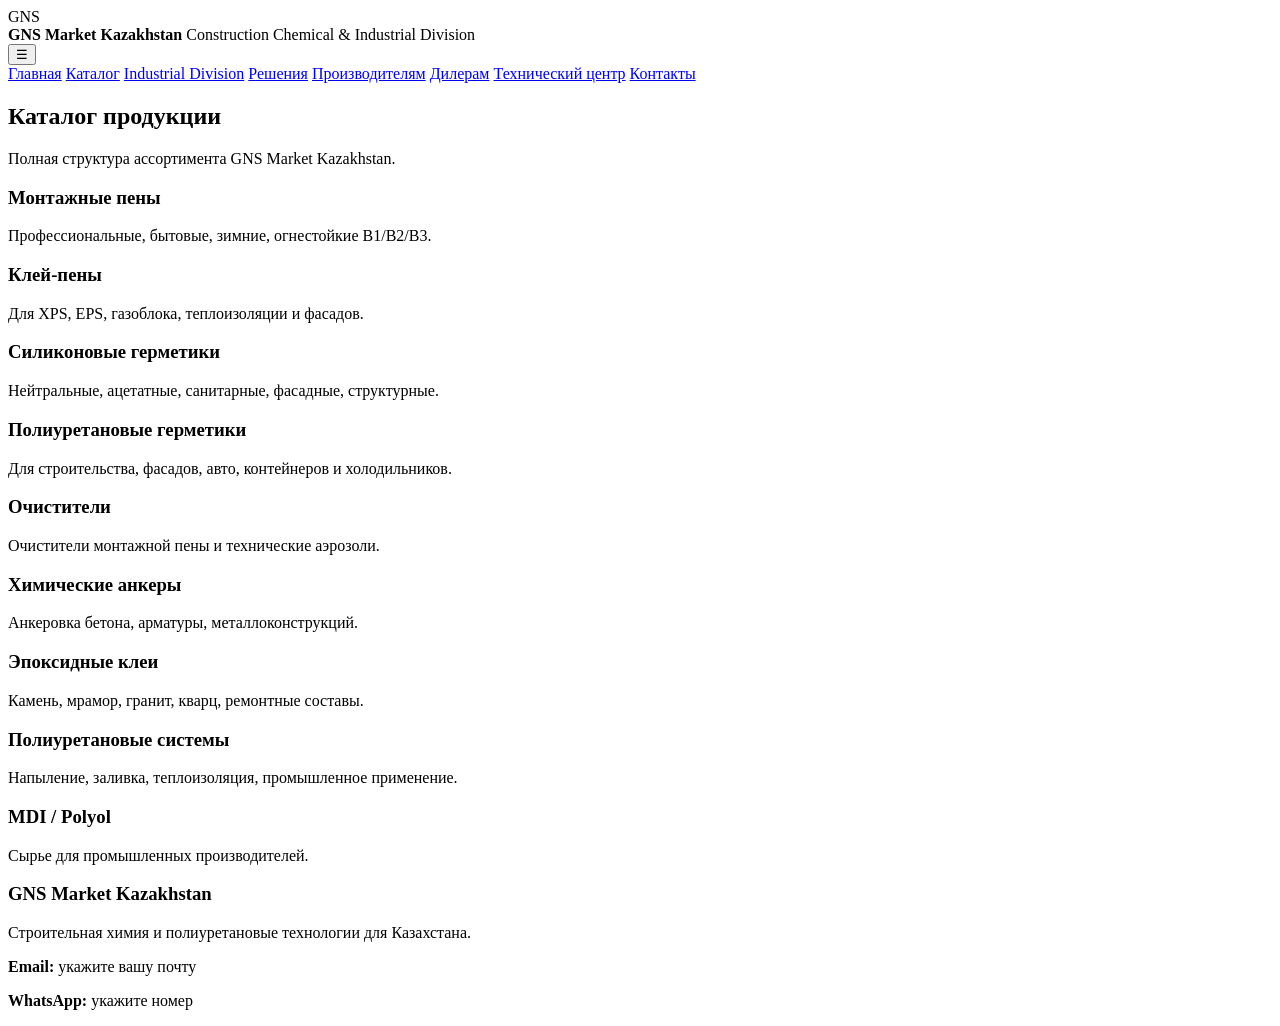
==== catalog.html @ f9c76f8f "Add files via upload" ====
<!DOCTYPE html>
<html lang="ru">
<head>
  <meta charset="UTF-8" />
  <meta name="viewport" content="width=device-width, initial-scale=1.0" />
  <title>Каталог продукции | GNS Market Kazakhstan</title>
  <meta name="description" content="GNS Market Kazakhstan — строительная химия, монтажные пены, герметики, клеи, ППУ-системы и промышленные решения для Казахстана." />
  <link rel="stylesheet" href="css/style.css" />
</head>
<body>
<header class="topbar">
  <div class="brand">
    <div class="logo">GNS</div>
    <div>
      <strong>GNS Market Kazakhstan</strong>
      <span>Construction Chemical & Industrial Division</span>
    </div>
  </div>
  <button class="menu-btn" onclick="toggleMenu()">☰</button>
  <nav id="nav">
<a href="index.html">Главная</a>
<a href="catalog.html">Каталог</a>
<a href="industrial.html">Industrial Division</a>
<a href="solutions.html">Решения</a>
<a href="manufacturers.html">Производителям</a>
<a href="dealers.html">Дилерам</a>
<a href="technical.html">Технический центр</a>
<a href="contacts.html">Контакты</a>
</nav>
</header>

<section class="page-head"><h1>Каталог продукции</h1><p>Полная структура ассортимента GNS Market Kazakhstan.</p></section>
<section class="section"><div class="grid">
  <div class="card"><h3>Монтажные пены</h3><p>Профессиональные, бытовые, зимние, огнестойкие B1/B2/B3.</p></div>
  <div class="card"><h3>Клей-пены</h3><p>Для XPS, EPS, газоблока, теплоизоляции и фасадов.</p></div>
  <div class="card"><h3>Силиконовые герметики</h3><p>Нейтральные, ацетатные, санитарные, фасадные, структурные.</p></div>
  <div class="card"><h3>Полиуретановые герметики</h3><p>Для строительства, фасадов, авто, контейнеров и холодильников.</p></div>
  <div class="card"><h3>Очистители</h3><p>Очистители монтажной пены и технические аэрозоли.</p></div>
  <div class="card"><h3>Химические анкеры</h3><p>Анкеровка бетона, арматуры, металлоконструкций.</p></div>
  <div class="card"><h3>Эпоксидные клеи</h3><p>Камень, мрамор, гранит, кварц, ремонтные составы.</p></div>
  <div class="card"><h3>Полиуретановые системы</h3><p>Напыление, заливка, теплоизоляция, промышленное применение.</p></div>
  <div class="card"><h3>MDI / Polyol</h3><p>Сырье для промышленных производителей.</p></div>
</div></section>

<footer class="footer">
  <div>
    <h3>GNS Market Kazakhstan</h3>
    <p>Строительная химия и полиуретановые технологии для Казахстана.</p>
  </div>
  <div>
    <p><b>Email:</b> укажите вашу почту</p>
    <p><b>WhatsApp:</b> укажите номер</p>
  </div>
</footer>
<script src="js/main.js"></script>
</body>
</html>
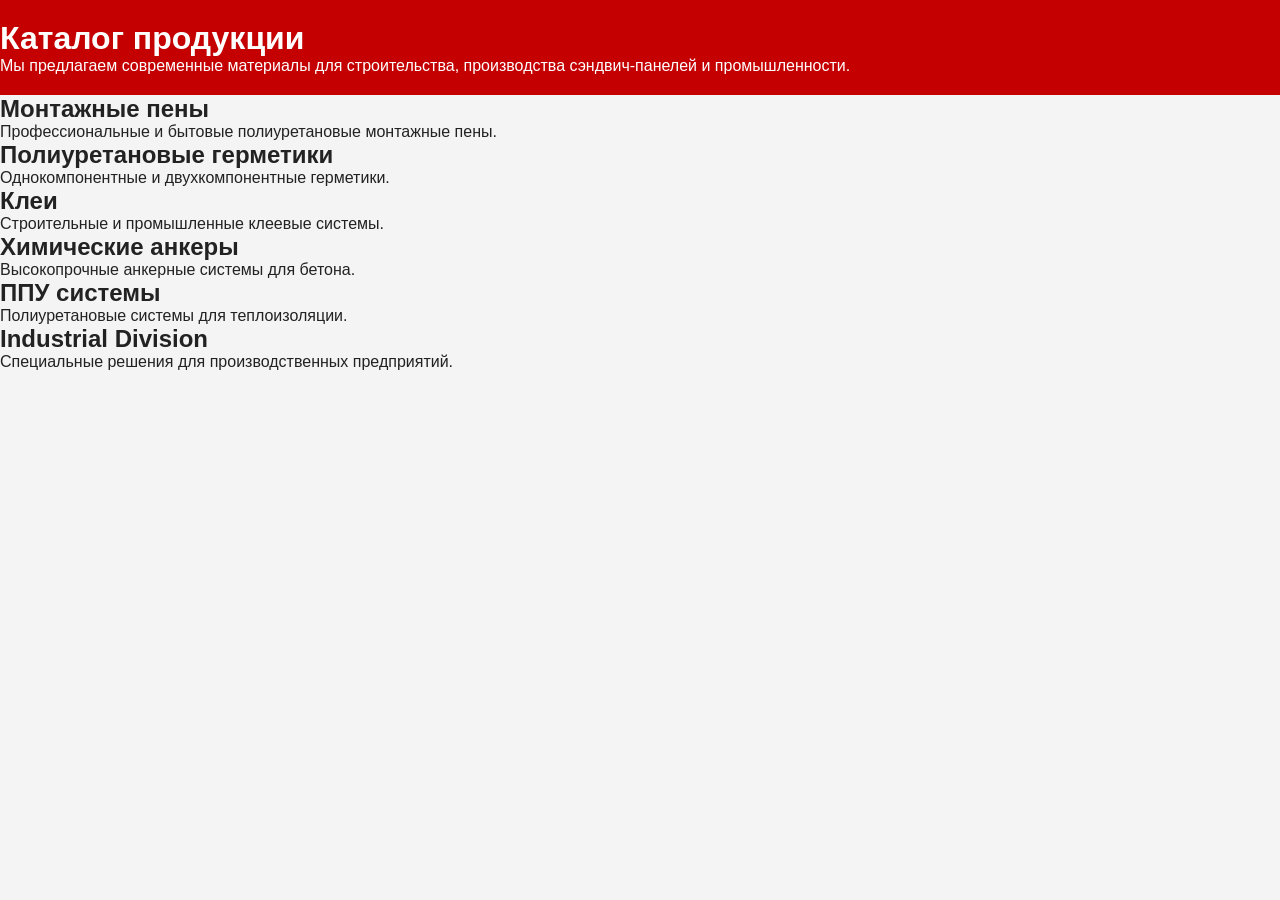
==== commit 262e5444: "Update catalog.html" ====
--- a/catalog.html
+++ b/catalog.html
@@ -1,57 +1,76 @@
 <!DOCTYPE html>
 <html lang="ru">
 <head>
-  <meta charset="UTF-8" />
-  <meta name="viewport" content="width=device-width, initial-scale=1.0" />
-  <title>Каталог продукции | GNS Market Kazakhstan</title>
-  <meta name="description" content="GNS Market Kazakhstan — строительная химия, монтажные пены, герметики, клеи, ППУ-системы и промышленные решения для Казахстана." />
-  <link rel="stylesheet" href="css/style.css" />
+<meta charset="UTF-8">
+<meta name="viewport" content="width=device-width, initial-scale=1.0">
+
+<title>Каталог продукции | GNS Market Kazakhstan</title>
+
+<meta name="description"
+content="Каталог строительной химии GNS Market Kazakhstan: монтажные пены, герметики, клеи, полиуретановые системы, химические анкеры и промышленная химия.">
+
+<link rel="stylesheet" href="css/style.css">
+
 </head>
+
 <body>
-<header class="topbar">
-  <div class="brand">
-    <div class="logo">GNS</div>
-    <div>
-      <strong>GNS Market Kazakhstan</strong>
-      <span>Construction Chemical & Industrial Division</span>
-    </div>
-  </div>
-  <button class="menu-btn" onclick="toggleMenu()">☰</button>
-  <nav id="nav">
-<a href="index.html">Главная</a>
-<a href="catalog.html">Каталог</a>
-<a href="industrial.html">Industrial Division</a>
-<a href="solutions.html">Решения</a>
-<a href="manufacturers.html">Производителям</a>
-<a href="dealers.html">Дилерам</a>
-<a href="technical.html">Технический центр</a>
-<a href="contacts.html">Контакты</a>
-</nav>
+
+<header class="page-header">
+
+<h1>Каталог продукции</h1>
+
+<p>
+Мы предлагаем современные материалы для строительства,
+производства сэндвич-панелей и промышленности.
+</p>
+
 </header>
 
-<section class="page-head"><h1>Каталог продукции</h1><p>Полная структура ассортимента GNS Market Kazakhstan.</p></section>
-<section class="section"><div class="grid">
-  <div class="card"><h3>Монтажные пены</h3><p>Профессиональные, бытовые, зимние, огнестойкие B1/B2/B3.</p></div>
-  <div class="card"><h3>Клей-пены</h3><p>Для XPS, EPS, газоблока, теплоизоляции и фасадов.</p></div>
-  <div class="card"><h3>Силиконовые герметики</h3><p>Нейтральные, ацетатные, санитарные, фасадные, структурные.</p></div>
-  <div class="card"><h3>Полиуретановые герметики</h3><p>Для строительства, фасадов, авто, контейнеров и холодильников.</p></div>
-  <div class="card"><h3>Очистители</h3><p>Очистители монтажной пены и технические аэрозоли.</p></div>
-  <div class="card"><h3>Химические анкеры</h3><p>Анкеровка бетона, арматуры, металлоконструкций.</p></div>
-  <div class="card"><h3>Эпоксидные клеи</h3><p>Камень, мрамор, гранит, кварц, ремонтные составы.</p></div>
-  <div class="card"><h3>Полиуретановые системы</h3><p>Напыление, заливка, теплоизоляция, промышленное применение.</p></div>
-  <div class="card"><h3>MDI / Polyol</h3><p>Сырье для промышленных производителей.</p></div>
-</div></section>
+<section class="catalog-grid">
 
-<footer class="footer">
-  <div>
-    <h3>GNS Market Kazakhstan</h3>
-    <p>Строительная химия и полиуретановые технологии для Казахстана.</p>
-  </div>
-  <div>
-    <p><b>Email:</b> укажите вашу почту</p>
-    <p><b>WhatsApp:</b> укажите номер</p>
-  </div>
-</footer>
-<script src="js/main.js"></script>
+<div class="card">
+<h2>Монтажные пены</h2>
+<p>
+Профессиональные и бытовые полиуретановые монтажные пены.
+</p>
+</div>
+
+<div class="card">
+<h2>Полиуретановые герметики</h2>
+<p>
+Однокомпонентные и двухкомпонентные герметики.
+</p>
+</div>
+
+<div class="card">
+<h2>Клеи</h2>
+<p>
+Строительные и промышленные клеевые системы.
+</p>
+</div>
+
+<div class="card">
+<h2>Химические анкеры</h2>
+<p>
+Высокопрочные анкерные системы для бетона.
+</p>
+</div>
+
+<div class="card">
+<h2>ППУ системы</h2>
+<p>
+Полиуретановые системы для теплоизоляции.
+</p>
+</div>
+
+<div class="card">
+<h2>Industrial Division</h2>
+<p>
+Специальные решения для производственных предприятий.
+</p>
+</div>
+
+</section>
+
 </body>
 </html>
--- a/css/style.css
+++ b/css/style.css
@@ -0,0 +1,79 @@
+/* ===========================
+   GNS MARKET KAZAKHSTAN
+   Version 1.0
+=========================== */
+
+*{
+    margin:0;
+    padding:0;
+    box-sizing:border-box;
+}
+
+body{
+    font-family:Arial,Helvetica,sans-serif;
+    background:#f4f4f4;
+    color:#222;
+}
+
+header{
+    background:#c40000;
+    color:white;
+    padding:20px 0;
+}
+
+.container{
+    width:90%;
+    max-width:1400px;
+    margin:auto;
+}
+
+.logo{
+    font-size:36px;
+    font-weight:bold;
+}
+
+nav{
+    margin-top:15px;
+}
+
+nav a{
+    color:white;
+    text-decoration:none;
+    margin-right:25px;
+    font-weight:bold;
+}
+
+nav a:hover{
+    color:#ffd400;
+}
+
+.hero{
+    background:#ffffff;
+    padding:80px 0;
+}
+
+.hero h1{
+    font-size:48px;
+    color:#c40000;
+    margin-bottom:20px;
+}
+
+.hero p{
+    font-size:22px;
+    line-height:1.6;
+}
+
+.btn{
+    display:inline-block;
+    margin-top:30px;
+    padding:16px 35px;
+    background:#c40000;
+    color:white;
+    text-decoration:none;
+    border-radius:6px;
+    font-weight:bold;
+}
+
+.btn:hover{
+    background:#8d0000;
+}
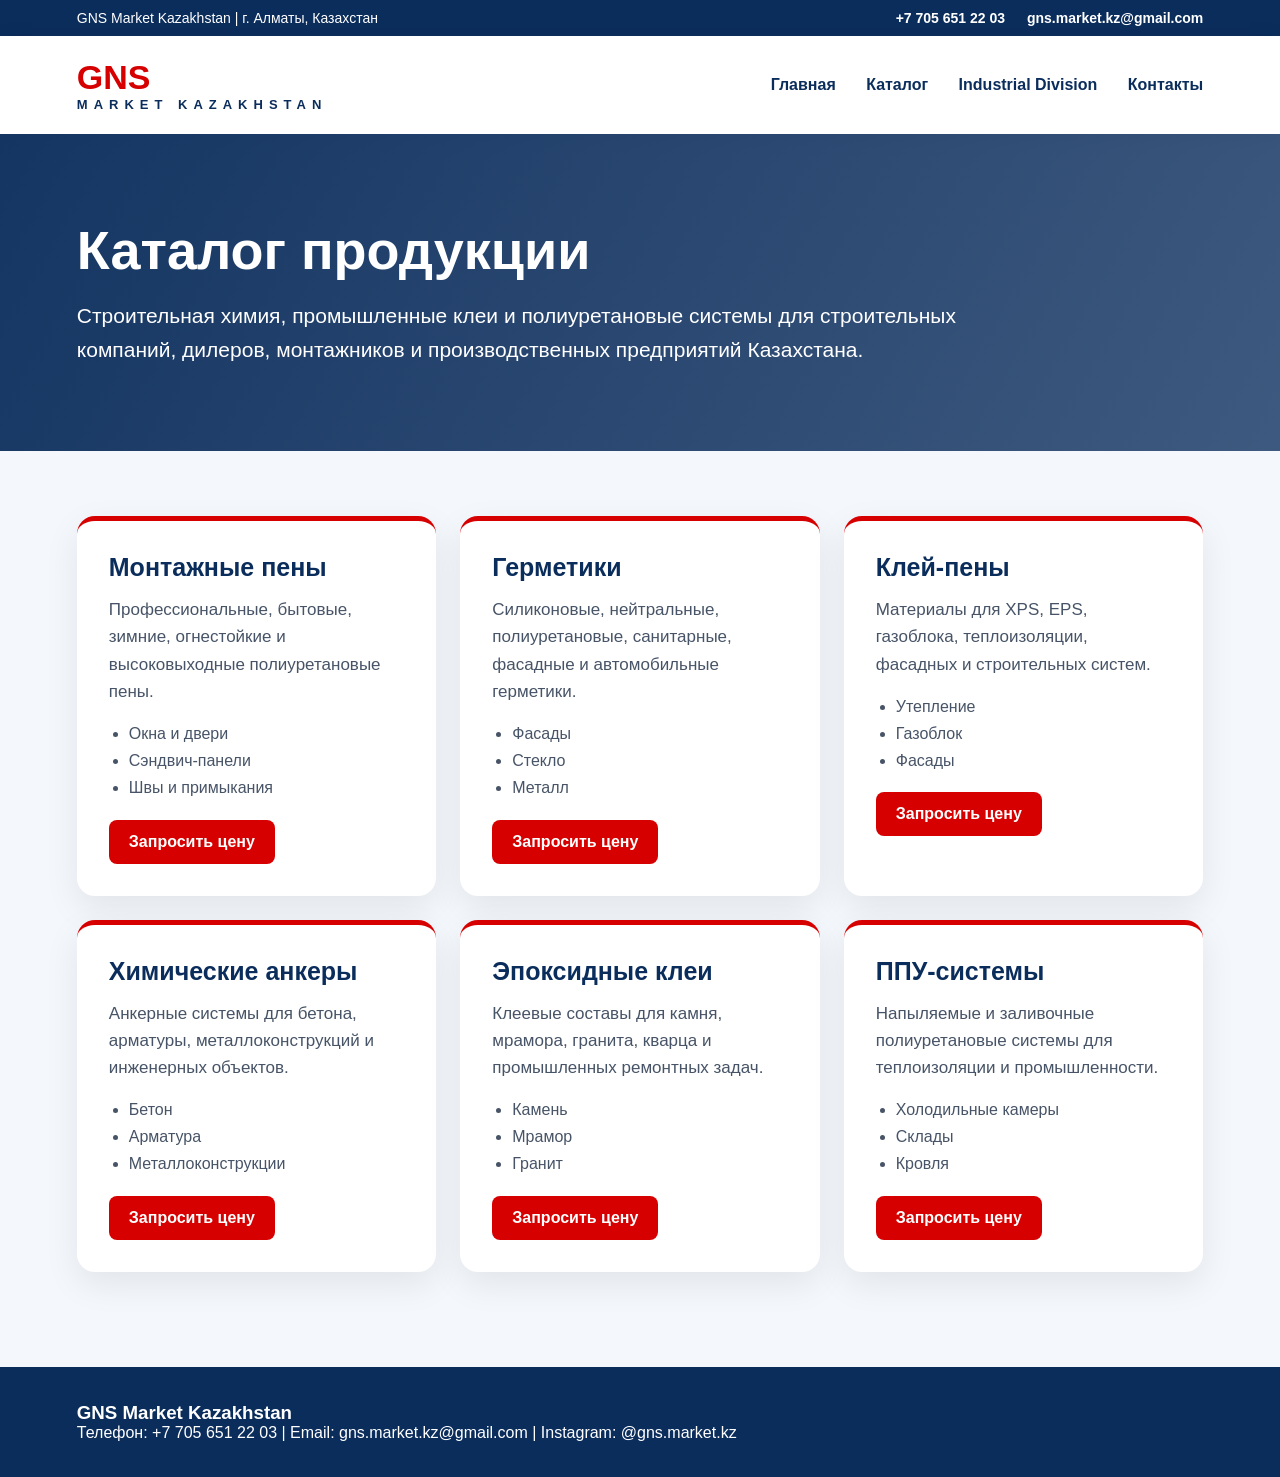
==== commit 497681c2: "Update catalog.html" ====
--- a/catalog.html
+++ b/catalog.html
@@ -3,74 +3,111 @@
 <head>
 <meta charset="UTF-8">
 <meta name="viewport" content="width=device-width, initial-scale=1.0">
-
 <title>Каталог продукции | GNS Market Kazakhstan</title>
-
-<meta name="description"
-content="Каталог строительной химии GNS Market Kazakhstan: монтажные пены, герметики, клеи, полиуретановые системы, химические анкеры и промышленная химия.">
-
-<link rel="stylesheet" href="css/style.css">
-
+<meta name="description" content="Каталог продукции GNS Market Kazakhstan: монтажные пены, герметики, клей-пены, химические анкеры, эпоксидные клеи, ППУ-системы и Industrial Division.">
+<style>
+*{margin:0;padding:0;box-sizing:border-box}
+body{font-family:Arial,Helvetica,sans-serif;background:#f4f7fb;color:#111}
+a{text-decoration:none;color:inherit}
+:root{--blue:#0b2d5c;--red:#d60000;--gray:#667085}
+.topbar{background:#0b2d5c;color:white;padding:10px 6%;display:flex;justify-content:space-between;font-size:14px}
+.topbar a{color:white;margin-left:18px;font-weight:700}
+.header{background:white;padding:22px 6%;display:flex;justify-content:space-between;align-items:center;box-shadow:0 3px 20px rgba(0,0,0,.08)}
+.logo{font-size:34px;font-weight:900;color:var(--red)}
+.logo span{display:block;font-size:13px;letter-spacing:6px;color:var(--blue)}
+.nav a{margin-left:26px;font-weight:800;color:var(--blue)}
+.hero{background:linear-gradient(120deg,rgba(11,45,92,.96),rgba(11,45,92,.78));color:white;padding:85px 6%}
+.hero h1{font-size:54px;margin-bottom:18px}
+.hero p{font-size:21px;line-height:1.6;max-width:900px}
+.section{padding:65px 6%}
+.grid{display:grid;grid-template-columns:repeat(3,1fr);gap:24px}
+.card{background:white;border-radius:18px;padding:32px;box-shadow:0 12px 35px rgba(0,0,0,.08);border-top:5px solid var(--red)}
+.card h2{color:var(--blue);font-size:25px;margin-bottom:14px}
+.card p{color:#475467;line-height:1.6;font-size:17px}
+.card ul{margin-top:15px;padding-left:20px;color:#475467;line-height:1.7}
+.btn{display:inline-block;margin-top:18px;background:var(--red);color:white;padding:13px 20px;border-radius:8px;font-weight:900}
+.footer{background:#0b2d5c;color:white;padding:35px 6%;margin-top:30px}
+@media(max-width:900px){.topbar,.header{display:block}.nav{margin-top:18px}.nav a{display:block;margin:10px 0}.hero h1{font-size:36px}.grid{grid-template-columns:1fr}}
+</style>
 </head>
 
 <body>
 
-<header class="page-header">
+<div class="topbar">
+  <div>GNS Market Kazakhstan | г. Алматы, Казахстан</div>
+  <div>
+    <a href="tel:+77056512203">+7 705 651 22 03</a>
+    <a href="mailto:gns.market.kz@gmail.com">gns.market.kz@gmail.com</a>
+  </div>
+</div>
 
-<h1>Каталог продукции</h1>
-
-<p>
-Мы предлагаем современные материалы для строительства,
-производства сэндвич-панелей и промышленности.
-</p>
-
+<header class="header">
+  <div class="logo">GNS <span>MARKET KAZAKHSTAN</span></div>
+  <nav class="nav">
+    <a href="index.html">Главная</a>
+    <a href="catalog.html">Каталог</a>
+    <a href="industrial.html">Industrial Division</a>
+    <a href="contacts.html">Контакты</a>
+  </nav>
 </header>
 
-<section class="catalog-grid">
+<section class="hero">
+  <h1>Каталог продукции</h1>
+  <p>Строительная химия, промышленные клеи и полиуретановые системы для строительных компаний, дилеров, монтажников и производственных предприятий Казахстана.</p>
+</section>
 
-<div class="card">
-<h2>Монтажные пены</h2>
-<p>
-Профессиональные и бытовые полиуретановые монтажные пены.
-</p>
-</div>
+<section class="section">
+  <div class="grid">
 
-<div class="card">
-<h2>Полиуретановые герметики</h2>
-<p>
-Однокомпонентные и двухкомпонентные герметики.
-</p>
-</div>
+    <div class="card">
+      <h2>Монтажные пены</h2>
+      <p>Профессиональные, бытовые, зимние, огнестойкие и высоковыходные полиуретановые пены.</p>
+      <ul><li>Окна и двери</li><li>Сэндвич-панели</li><li>Швы и примыкания</li></ul>
+      <a class="btn" href="https://wa.me/77056512203">Запросить цену</a>
+    </div>
 
-<div class="card">
-<h2>Клеи</h2>
-<p>
-Строительные и промышленные клеевые системы.
-</p>
-</div>
+    <div class="card">
+      <h2>Герметики</h2>
+      <p>Силиконовые, нейтральные, полиуретановые, санитарные, фасадные и автомобильные герметики.</p>
+      <ul><li>Фасады</li><li>Стекло</li><li>Металл</li></ul>
+      <a class="btn" href="https://wa.me/77056512203">Запросить цену</a>
+    </div>
 
-<div class="card">
-<h2>Химические анкеры</h2>
-<p>
-Высокопрочные анкерные системы для бетона.
-</p>
-</div>
+    <div class="card">
+      <h2>Клей-пены</h2>
+      <p>Материалы для XPS, EPS, газоблока, теплоизоляции, фасадных и строительных систем.</p>
+      <ul><li>Утепление</li><li>Газоблок</li><li>Фасады</li></ul>
+      <a class="btn" href="https://wa.me/77056512203">Запросить цену</a>
+    </div>
 
-<div class="card">
-<h2>ППУ системы</h2>
-<p>
-Полиуретановые системы для теплоизоляции.
-</p>
-</div>
+    <div class="card">
+      <h2>Химические анкеры</h2>
+      <p>Анкерные системы для бетона, арматуры, металлоконструкций и инженерных объектов.</p>
+      <ul><li>Бетон</li><li>Арматура</li><li>Металлоконструкции</li></ul>
+      <a class="btn" href="https://wa.me/77056512203">Запросить цену</a>
+    </div>
 
-<div class="card">
-<h2>Industrial Division</h2>
-<p>
-Специальные решения для производственных предприятий.
-</p>
-</div>
+    <div class="card">
+      <h2>Эпоксидные клеи</h2>
+      <p>Клеевые составы для камня, мрамора, гранита, кварца и промышленных ремонтных задач.</p>
+      <ul><li>Камень</li><li>Мрамор</li><li>Гранит</li></ul>
+      <a class="btn" href="https://wa.me/77056512203">Запросить цену</a>
+    </div>
 
+    <div class="card">
+      <h2>ППУ-системы</h2>
+      <p>Напыляемые и заливочные полиуретановые системы для теплоизоляции и промышленности.</p>
+      <ul><li>Холодильные камеры</li><li>Склады</li><li>Кровля</li></ul>
+      <a class="btn" href="https://wa.me/77056512203">Запросить цену</a>
+    </div>
+
+  </div>
 </section>
+
+<footer class="footer">
+  <h3>GNS Market Kazakhstan</h3>
+  <p>Телефон: +7 705 651 22 03 | Email: gns.market.kz@gmail.com | Instagram: @gns.market.kz</p>
+</footer>
 
 </body>
 </html>
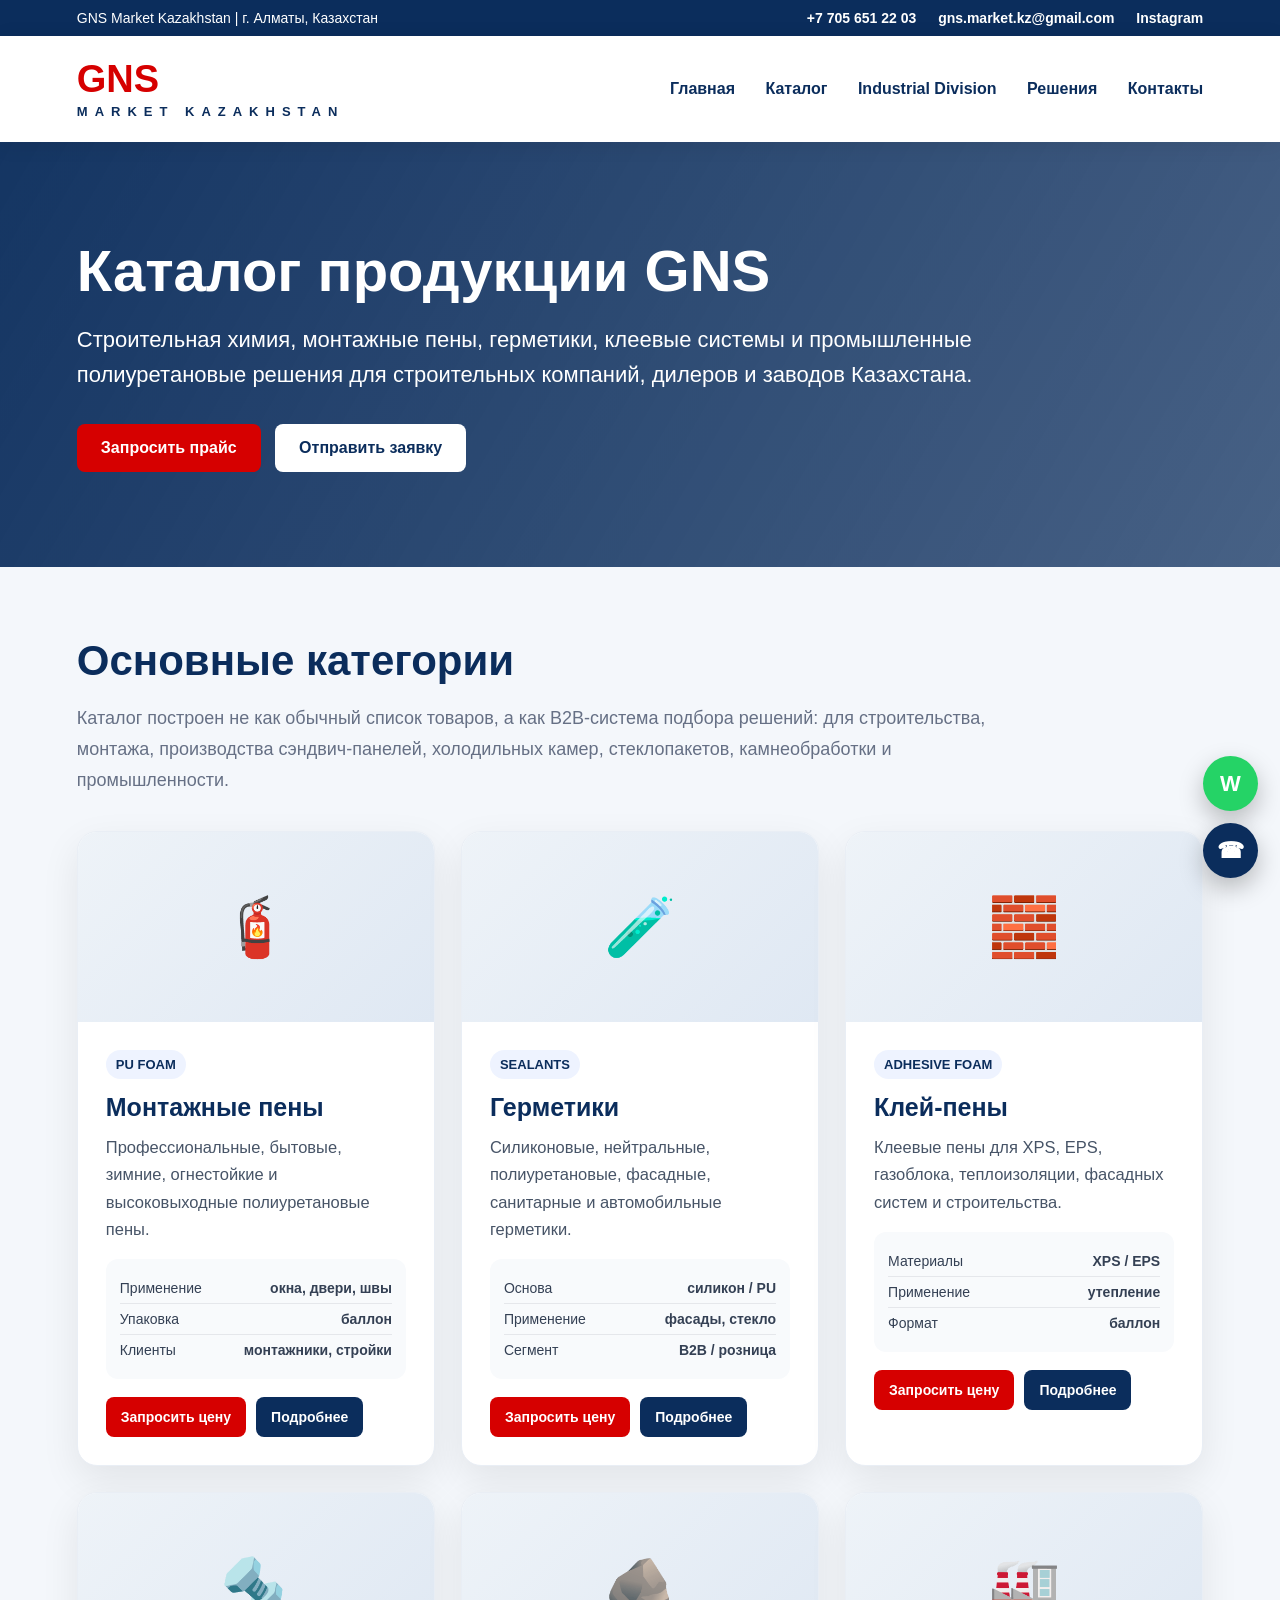
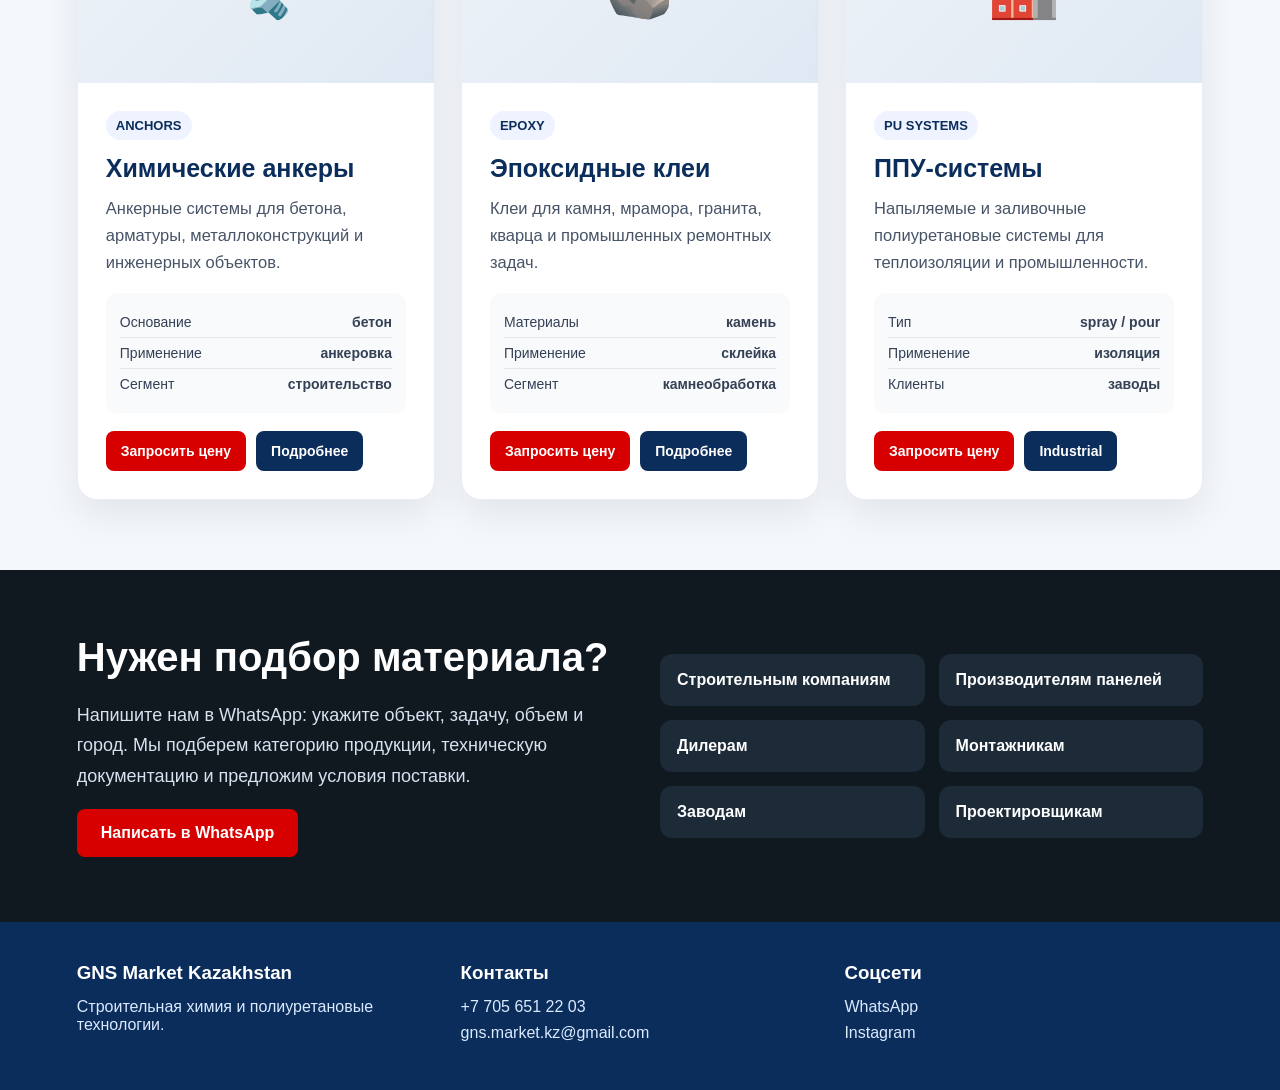
==== commit 88a8dbb5: "Update catalog.html" ====
--- a/catalog.html
+++ b/catalog.html
@@ -4,30 +4,68 @@
 <meta charset="UTF-8">
 <meta name="viewport" content="width=device-width, initial-scale=1.0">
 <title>Каталог продукции | GNS Market Kazakhstan</title>
-<meta name="description" content="Каталог продукции GNS Market Kazakhstan: монтажные пены, герметики, клей-пены, химические анкеры, эпоксидные клеи, ППУ-системы и Industrial Division.">
+<meta name="description" content="Каталог продукции GNS Market Kazakhstan: монтажные пены, герметики, клей-пены, химические анкеры, эпоксидные клеи, ППУ-системы и промышленные полиуретановые решения.">
+
 <style>
 *{margin:0;padding:0;box-sizing:border-box}
 body{font-family:Arial,Helvetica,sans-serif;background:#f4f7fb;color:#111}
 a{text-decoration:none;color:inherit}
-:root{--blue:#0b2d5c;--red:#d60000;--gray:#667085}
-.topbar{background:#0b2d5c;color:white;padding:10px 6%;display:flex;justify-content:space-between;font-size:14px}
-.topbar a{color:white;margin-left:18px;font-weight:700}
-.header{background:white;padding:22px 6%;display:flex;justify-content:space-between;align-items:center;box-shadow:0 3px 20px rgba(0,0,0,.08)}
-.logo{font-size:34px;font-weight:900;color:var(--red)}
-.logo span{display:block;font-size:13px;letter-spacing:6px;color:var(--blue)}
-.nav a{margin-left:26px;font-weight:800;color:var(--blue)}
-.hero{background:linear-gradient(120deg,rgba(11,45,92,.96),rgba(11,45,92,.78));color:white;padding:85px 6%}
-.hero h1{font-size:54px;margin-bottom:18px}
-.hero p{font-size:21px;line-height:1.6;max-width:900px}
-.section{padding:65px 6%}
-.grid{display:grid;grid-template-columns:repeat(3,1fr);gap:24px}
-.card{background:white;border-radius:18px;padding:32px;box-shadow:0 12px 35px rgba(0,0,0,.08);border-top:5px solid var(--red)}
-.card h2{color:var(--blue);font-size:25px;margin-bottom:14px}
-.card p{color:#475467;line-height:1.6;font-size:17px}
-.card ul{margin-top:15px;padding-left:20px;color:#475467;line-height:1.7}
-.btn{display:inline-block;margin-top:18px;background:var(--red);color:white;padding:13px 20px;border-radius:8px;font-weight:900}
-.footer{background:#0b2d5c;color:white;padding:35px 6%;margin-top:30px}
-@media(max-width:900px){.topbar,.header{display:block}.nav{margin-top:18px}.nav a{display:block;margin:10px 0}.hero h1{font-size:36px}.grid{grid-template-columns:1fr}}
+:root{--blue:#0b2d5c;--red:#d60000;--dark:#101820;--gray:#667085}
+
+.topbar{background:var(--blue);color:#fff;padding:10px 6%;display:flex;justify-content:space-between;font-size:14px}
+.topbar a{color:#fff;margin-left:18px;font-weight:700}
+.header{background:#fff;padding:24px 6%;display:flex;justify-content:space-between;align-items:center;box-shadow:0 3px 20px rgba(0,0,0,.08);position:sticky;top:0;z-index:10}
+.logo{font-size:38px;font-weight:900;color:var(--red);line-height:1}
+.logo span{display:block;font-size:13px;letter-spacing:7px;color:var(--blue);margin-top:7px}
+.nav a{margin-left:26px;font-weight:900;color:var(--blue)}
+.nav a:hover{color:var(--red)}
+
+.hero{background:linear-gradient(120deg,rgba(11,45,92,.96),rgba(11,45,92,.74)),url('https://images.unsplash.com/photo-1581092918056-0c4c3acd3789?auto=format&fit=crop&w=1800&q=80');background-size:cover;background-position:center;color:white;padding:95px 6%}
+.hero h1{font-size:58px;margin-bottom:18px}
+.hero p{font-size:22px;line-height:1.6;max-width:980px}
+.hero-buttons{margin-top:32px}
+.btn{display:inline-block;padding:15px 24px;border-radius:8px;font-weight:900;margin-right:10px}
+.btn-red{background:var(--red);color:#fff}
+.btn-white{background:#fff;color:var(--blue)}
+.section{padding:70px 6%}
+.section h2{font-size:42px;color:var(--blue);margin-bottom:18px}
+.section-intro{font-size:18px;color:var(--gray);max-width:920px;line-height:1.7;margin-bottom:36px}
+
+.grid{display:grid;grid-template-columns:repeat(3,1fr);gap:26px}
+.product{background:#fff;border-radius:20px;overflow:hidden;box-shadow:0 14px 38px rgba(0,0,0,.08);border:1px solid #e9eef5;transition:.25s}
+.product:hover{transform:translateY(-6px);box-shadow:0 20px 50px rgba(0,0,0,.13)}
+.product-img{height:190px;background:linear-gradient(135deg,#eef3f8,#dfe8f3);display:flex;align-items:center;justify-content:center;font-size:58px}
+.product-body{padding:28px}
+.tag{display:inline-block;background:#eef3ff;color:var(--blue);font-size:13px;font-weight:900;padding:7px 10px;border-radius:20px;margin-bottom:14px}
+.product h3{font-size:25px;color:var(--blue);margin-bottom:12px}
+.product p{font-size:16.5px;color:#475467;line-height:1.65;margin-bottom:14px}
+.specs{background:#f8fafc;border-radius:12px;padding:14px;margin:16px 0}
+.specs div{display:flex;justify-content:space-between;border-bottom:1px solid #e5e7eb;padding:7px 0;font-size:14px;color:#344054}
+.specs div:last-child{border-bottom:0}
+.actions{display:flex;gap:10px;margin-top:18px;flex-wrap:wrap}
+.actions a{padding:12px 15px;border-radius:8px;font-weight:900;font-size:14px}
+.price{background:var(--red);color:#fff}
+.more{background:var(--blue);color:#fff}
+
+.band{background:var(--dark);color:#fff;padding:65px 6%;display:grid;grid-template-columns:1fr 1fr;gap:40px;align-items:center}
+.band h2{font-size:40px;margin-bottom:20px}
+.band p{font-size:18px;line-height:1.7;color:#d6e2f0}
+.band-list{display:grid;grid-template-columns:1fr 1fr;gap:14px}
+.band-list div{background:#1d2a38;padding:17px;border-radius:12px;font-weight:800}
+
+.footer{background:var(--blue);color:#fff;padding:40px 6%;display:grid;grid-template-columns:1fr 1fr 1fr;gap:25px}
+.footer h3{margin-bottom:14px}
+.footer a,.footer p{display:block;margin:8px 0;color:#dbeafe}
+.float{position:fixed;right:22px;bottom:22px;display:flex;flex-direction:column;gap:12px;z-index:99}
+.float a{width:55px;height:55px;border-radius:50%;display:flex;align-items:center;justify-content:center;color:white;font-size:22px;font-weight:900;box-shadow:0 10px 25px rgba(0,0,0,.25)}
+.wa{background:#25D366}.call{background:var(--blue)}
+
+@media(max-width:900px){
+.topbar,.header,.band,.footer{display:block}
+.nav{margin-top:18px}.nav a{display:block;margin:10px 0}
+.hero h1{font-size:38px}.hero p{font-size:18px}
+.grid{grid-template-columns:1fr}.band-list{grid-template-columns:1fr}
+}
 </style>
 </head>
 
@@ -38,6 +76,7 @@
   <div>
     <a href="tel:+77056512203">+7 705 651 22 03</a>
     <a href="mailto:gns.market.kz@gmail.com">gns.market.kz@gmail.com</a>
+    <a href="https://instagram.com/gns.market.kz">Instagram</a>
   </div>
 </div>
 
@@ -47,67 +86,175 @@
     <a href="index.html">Главная</a>
     <a href="catalog.html">Каталог</a>
     <a href="industrial.html">Industrial Division</a>
+    <a href="solutions.html">Решения</a>
     <a href="contacts.html">Контакты</a>
   </nav>
 </header>
 
 <section class="hero">
-  <h1>Каталог продукции</h1>
-  <p>Строительная химия, промышленные клеи и полиуретановые системы для строительных компаний, дилеров, монтажников и производственных предприятий Казахстана.</p>
+  <h1>Каталог продукции GNS</h1>
+  <p>Строительная химия, монтажные пены, герметики, клеевые системы и промышленные полиуретановые решения для строительных компаний, дилеров и заводов Казахстана.</p>
+  <div class="hero-buttons">
+    <a class="btn btn-red" href="https://wa.me/77056512203">Запросить прайс</a>
+    <a class="btn btn-white" href="mailto:gns.market.kz@gmail.com">Отправить заявку</a>
+  </div>
 </section>
 
 <section class="section">
+  <h2>Основные категории</h2>
+  <p class="section-intro">Каталог построен не как обычный список товаров, а как B2B-система подбора решений: для строительства, монтажа, производства сэндвич-панелей, холодильных камер, стеклопакетов, камнеобработки и промышленности.</p>
+
   <div class="grid">
 
-    <div class="card">
-      <h2>Монтажные пены</h2>
-      <p>Профессиональные, бытовые, зимние, огнестойкие и высоковыходные полиуретановые пены.</p>
-      <ul><li>Окна и двери</li><li>Сэндвич-панели</li><li>Швы и примыкания</li></ul>
-      <a class="btn" href="https://wa.me/77056512203">Запросить цену</a>
-    </div>
-
-    <div class="card">
-      <h2>Герметики</h2>
-      <p>Силиконовые, нейтральные, полиуретановые, санитарные, фасадные и автомобильные герметики.</p>
-      <ul><li>Фасады</li><li>Стекло</li><li>Металл</li></ul>
-      <a class="btn" href="https://wa.me/77056512203">Запросить цену</a>
-    </div>
-
-    <div class="card">
-      <h2>Клей-пены</h2>
-      <p>Материалы для XPS, EPS, газоблока, теплоизоляции, фасадных и строительных систем.</p>
-      <ul><li>Утепление</li><li>Газоблок</li><li>Фасады</li></ul>
-      <a class="btn" href="https://wa.me/77056512203">Запросить цену</a>
-    </div>
-
-    <div class="card">
-      <h2>Химические анкеры</h2>
-      <p>Анкерные системы для бетона, арматуры, металлоконструкций и инженерных объектов.</p>
-      <ul><li>Бетон</li><li>Арматура</li><li>Металлоконструкции</li></ul>
-      <a class="btn" href="https://wa.me/77056512203">Запросить цену</a>
-    </div>
-
-    <div class="card">
-      <h2>Эпоксидные клеи</h2>
-      <p>Клеевые составы для камня, мрамора, гранита, кварца и промышленных ремонтных задач.</p>
-      <ul><li>Камень</li><li>Мрамор</li><li>Гранит</li></ul>
-      <a class="btn" href="https://wa.me/77056512203">Запросить цену</a>
-    </div>
-
-    <div class="card">
-      <h2>ППУ-системы</h2>
-      <p>Напыляемые и заливочные полиуретановые системы для теплоизоляции и промышленности.</p>
-      <ul><li>Холодильные камеры</li><li>Склады</li><li>Кровля</li></ul>
-      <a class="btn" href="https://wa.me/77056512203">Запросить цену</a>
+    <div class="product">
+      <div class="product-img">🧯</div>
+      <div class="product-body">
+        <span class="tag">PU FOAM</span>
+        <h3>Монтажные пены</h3>
+        <p>Профессиональные, бытовые, зимние, огнестойкие и высоковыходные полиуретановые пены.</p>
+        <div class="specs">
+          <div><span>Применение</span><b>окна, двери, швы</b></div>
+          <div><span>Упаковка</span><b>баллон</b></div>
+          <div><span>Клиенты</span><b>монтажники, стройки</b></div>
+        </div>
+        <div class="actions">
+          <a class="price" href="https://wa.me/77056512203">Запросить цену</a>
+          <a class="more" href="#">Подробнее</a>
+        </div>
+      </div>
+    </div>
+
+    <div class="product">
+      <div class="product-img">🧪</div>
+      <div class="product-body">
+        <span class="tag">SEALANTS</span>
+        <h3>Герметики</h3>
+        <p>Силиконовые, нейтральные, полиуретановые, фасадные, санитарные и автомобильные герметики.</p>
+        <div class="specs">
+          <div><span>Основа</span><b>силикон / PU</b></div>
+          <div><span>Применение</span><b>фасады, стекло</b></div>
+          <div><span>Сегмент</span><b>B2B / розница</b></div>
+        </div>
+        <div class="actions">
+          <a class="price" href="https://wa.me/77056512203">Запросить цену</a>
+          <a class="more" href="#">Подробнее</a>
+        </div>
+      </div>
+    </div>
+
+    <div class="product">
+      <div class="product-img">🧱</div>
+      <div class="product-body">
+        <span class="tag">ADHESIVE FOAM</span>
+        <h3>Клей-пены</h3>
+        <p>Клеевые пены для XPS, EPS, газоблока, теплоизоляции, фасадных систем и строительства.</p>
+        <div class="specs">
+          <div><span>Материалы</span><b>XPS / EPS</b></div>
+          <div><span>Применение</span><b>утепление</b></div>
+          <div><span>Формат</span><b>баллон</b></div>
+        </div>
+        <div class="actions">
+          <a class="price" href="https://wa.me/77056512203">Запросить цену</a>
+          <a class="more" href="#">Подробнее</a>
+        </div>
+      </div>
+    </div>
+
+    <div class="product">
+      <div class="product-img">🔩</div>
+      <div class="product-body">
+        <span class="tag">ANCHORS</span>
+        <h3>Химические анкеры</h3>
+        <p>Анкерные системы для бетона, арматуры, металлоконструкций и инженерных объектов.</p>
+        <div class="specs">
+          <div><span>Основание</span><b>бетон</b></div>
+          <div><span>Применение</span><b>анкеровка</b></div>
+          <div><span>Сегмент</span><b>строительство</b></div>
+        </div>
+        <div class="actions">
+          <a class="price" href="https://wa.me/77056512203">Запросить цену</a>
+          <a class="more" href="#">Подробнее</a>
+        </div>
+      </div>
+    </div>
+
+    <div class="product">
+      <div class="product-img">🪨</div>
+      <div class="product-body">
+        <span class="tag">EPOXY</span>
+        <h3>Эпоксидные клеи</h3>
+        <p>Клеи для камня, мрамора, гранита, кварца и промышленных ремонтных задач.</p>
+        <div class="specs">
+          <div><span>Материалы</span><b>камень</b></div>
+          <div><span>Применение</span><b>склейка</b></div>
+          <div><span>Сегмент</span><b>камнеобработка</b></div>
+        </div>
+        <div class="actions">
+          <a class="price" href="https://wa.me/77056512203">Запросить цену</a>
+          <a class="more" href="#">Подробнее</a>
+        </div>
+      </div>
+    </div>
+
+    <div class="product">
+      <div class="product-img">🏭</div>
+      <div class="product-body">
+        <span class="tag">PU SYSTEMS</span>
+        <h3>ППУ-системы</h3>
+        <p>Напыляемые и заливочные полиуретановые системы для теплоизоляции и промышленности.</p>
+        <div class="specs">
+          <div><span>Тип</span><b>spray / pour</b></div>
+          <div><span>Применение</span><b>изоляция</b></div>
+          <div><span>Клиенты</span><b>заводы</b></div>
+        </div>
+        <div class="actions">
+          <a class="price" href="https://wa.me/77056512203">Запросить цену</a>
+          <a class="more" href="industrial.html">Industrial</a>
+        </div>
+      </div>
     </div>
 
   </div>
 </section>
 
+<section class="band">
+  <div>
+    <h2>Нужен подбор материала?</h2>
+    <p>Напишите нам в WhatsApp: укажите объект, задачу, объем и город. Мы подберем категорию продукции, техническую документацию и предложим условия поставки.</p>
+    <br>
+    <a class="btn btn-red" href="https://wa.me/77056512203">Написать в WhatsApp</a>
+  </div>
+  <div class="band-list">
+    <div>Строительным компаниям</div>
+    <div>Производителям панелей</div>
+    <div>Дилерам</div>
+    <div>Монтажникам</div>
+    <div>Заводам</div>
+    <div>Проектировщикам</div>
+  </div>
+</section>
+
 <footer class="footer">
-  <h3>GNS Market Kazakhstan</h3>
-  <p>Телефон: +7 705 651 22 03 | Email: gns.market.kz@gmail.com | Instagram: @gns.market.kz</p>
+  <div>
+    <h3>GNS Market Kazakhstan</h3>
+    <p>Строительная химия и полиуретановые технологии.</p>
+  </div>
+  <div>
+    <h3>Контакты</h3>
+    <a href="tel:+77056512203">+7 705 651 22 03</a>
+    <a href="mailto:gns.market.kz@gmail.com">gns.market.kz@gmail.com</a>
+  </div>
+  <div>
+    <h3>Соцсети</h3>
+    <a href="https://wa.me/77056512203">WhatsApp</a>
+    <a href="https://instagram.com/gns.market.kz">Instagram</a>
+  </div>
 </footer>
+
+<div class="float">
+  <a class="wa" href="https://wa.me/77056512203">W</a>
+  <a class="call" href="tel:+77056512203">☎</a>
+</div>
 
 </body>
 </html>
